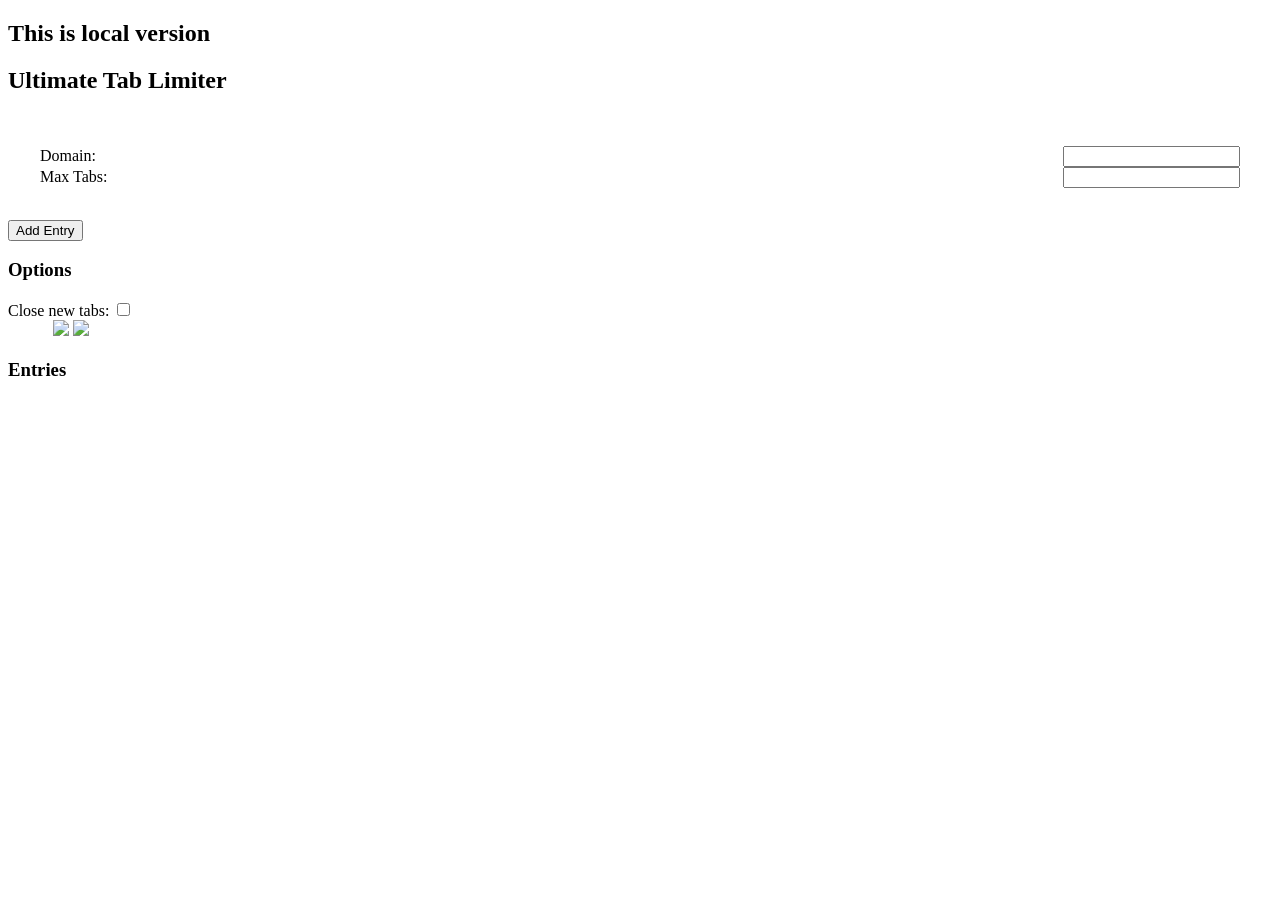
==== options.html @ 07acee90 "Trying some new thing" ====
<!DOCTYPE html>
<html lang="en">
  <head>
    <meta charset="UTF-8" />
    <title>Extension Options</title>
    <link
      href="https://fonts.googleapis.com/css2?family=Press+Start+2P"
      rel="stylesheet"
    />
    <link href="options.css" rel="stylesheet" />
  </head>
  <body>
    <h2>This is local version</h2>
    <h2>Ultimate Tab Limiter</h2>
    <div style="display: flex; flex-direction: column; padding: 2rem">
      <div
        style="
          display: flex;
          justify-content: space-between;
          align-items: center;
          text-align: center;
        "
      >
        <label>Domain:</label>
        <input type="text" id="domain" />
      </div>
      <div
        style="
          display: flex;
          justify-content: space-between;
          align-items: center;
          text-align: center;
        "
      >
        <label>Max Tabs:</label>
        <input type="number" id="number" />
      </div>
    </div>
    <button id="addEntryBtn">Add Entry</button>
    <h3>Options</h3>
    <div
      style="
        display: flex;
        flex-direction: row;
        justify-content: space-between;
        align-items: center;
        text-align: center;
      "
    >
      <label
        for="closeNewTabs"
        class="img-toggle"
        title="If the switch is toggled ON - closes new tabs; If the switch is toggled OFF, closes the oldest tab."
        >Close new tabs:
        <input type="checkbox" id="closeNewTabs" />
        <div class="switches-img">
          <img src="img/switch-off.png" />
          <img src="img/switch-on.png" />
        </div>
      </label>
    </div>

    <h3>Entries</h3>
    <ul id="entriesList"></ul>
    <script type="module" src="options.js"></script>
  </body>
</html>
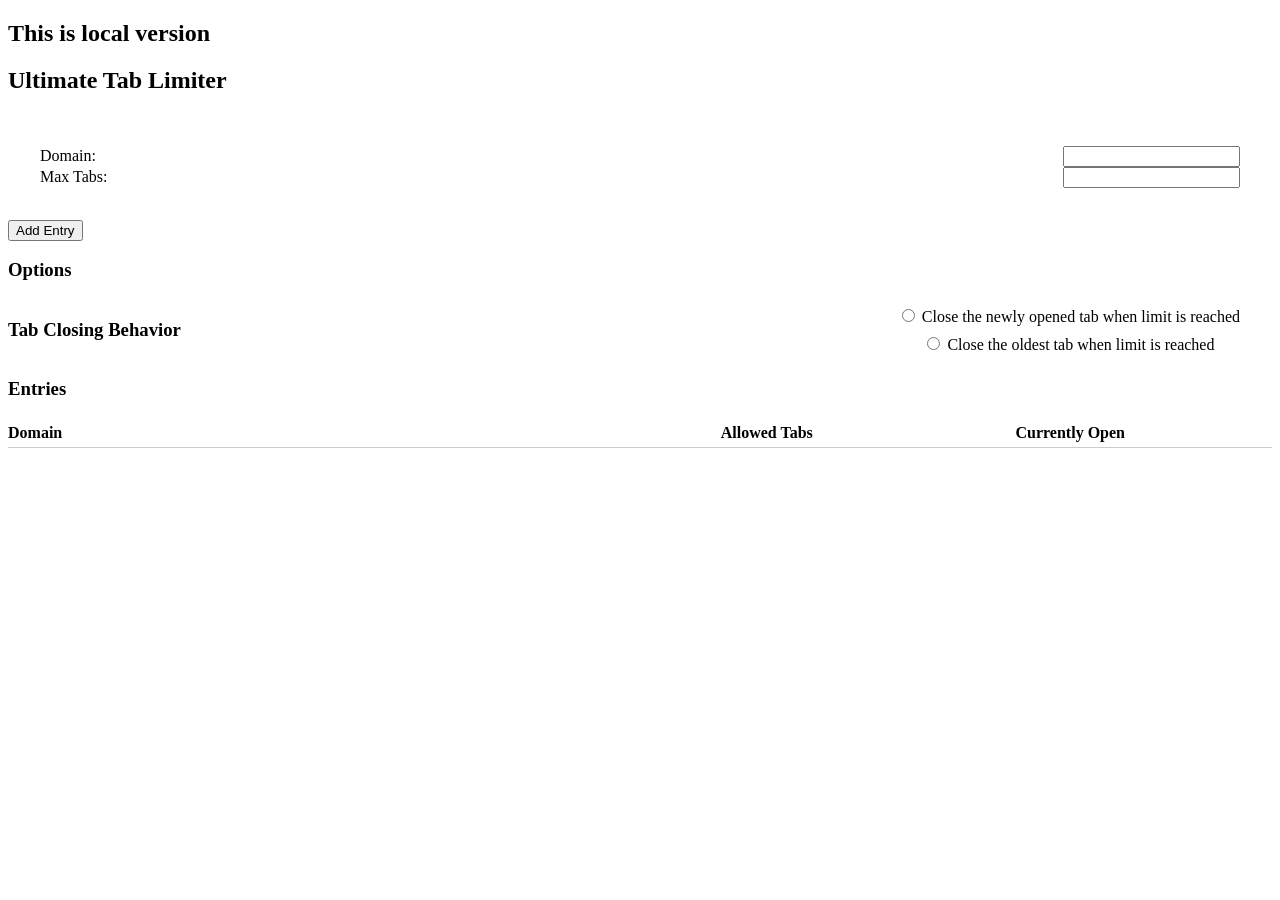
==== commit 0df85cc4: "Modal working" ====
--- a/options.html
+++ b/options.html
@@ -1,53 +1,79 @@
 <!DOCTYPE html>
 <html lang="en">
-  <head>
-    <meta charset="UTF-8" />
-    <title>Extension Options</title>
-    <link
-      href="https://fonts.googleapis.com/css2?family=Press+Start+2P"
-      rel="stylesheet"
-    />
-    <link href="options.css" rel="stylesheet" />
+
+<head>
+  <meta charset="UTF-8" />
+  <title>Extension Options</title>
+  <link
+    href="https://fonts.googleapis.com/css2?family=Press+Start+2P"
+    rel="stylesheet"
+  />
+  <link
+    href="options.css"
+    rel="stylesheet"
+  />
   </head>
-  <body>
-    <h2>This is local version</h2>
-    <h2>Ultimate Tab Limiter</h2>
-    <div style="display: flex; flex-direction: column; padding: 2rem">
-      <div
-        style="
+
+<body>
+  <h2>This is local version</h2>
+  <h2>Ultimate Tab Limiter</h2>
+  <div style="display: flex; flex-direction: column; padding: 2rem">
+    <div style="
           display: flex;
           justify-content: space-between;
           align-items: center;
           text-align: center;
-        "
-      >
-        <label>Domain:</label>
-        <input type="text" id="domain" />
+        ">
+      <label>Domain:</label>
+      <input
+        type="text"
+        id="domain"
+      />
       </div>
-      <div
-        style="
+    <div style="
           display: flex;
           justify-content: space-between;
           align-items: center;
           text-align: center;
-        "
-      >
-        <label>Max Tabs:</label>
-        <input type="number" id="number" />
+        ">
+      <label>Max Tabs:</label>
+      <input
+        type="number"
+        id="number"
+      />
       </div>
-    </div>
-    <button id="addEntryBtn">Add Entry</button>
-    <h3>Options</h3>
-    <div
-      style="
+      </div>
+      <button id="addEntryBtn">Add Entry</button>
+      <h3>Options</h3>
+  <div style="
         display: flex;
         flex-direction: row;
         justify-content: space-between;
         align-items: center;
         text-align: center;
-      "
-    >
-      <label
+      ">
+    <h3>Tab Closing Behavior</h3>
+    <div style="display: flex; flex-direction: column; gap: 0.5rem; padding: 0 2rem;">
+      <label>
+        <input
+          type="radio"
+          name="tabCloseOption"
+          value="new"
+          id="closeNewTabs"
+        />
+        Close the newly opened tab when limit is reached
+      </label>
+      <label>
+        <input
+          type="radio"
+          name="tabCloseOption"
+          value="old"
+          id="closeOldTabs"
+        />
+        Close the oldest tab when limit is reached
+      </label>
+    </div>
+    <!-- <label
         for="closeNewTabs"
         class="img-toggle"
         title="If the switch is toggled ON - closes new tabs; If the switch is toggled OFF, closes the oldest tab."
@@ -57,11 +83,27 @@
           <img src="img/switch-off.png" />
           <img src="img/switch-on.png" />
         </div>
-      </label>
-    </div>
+      </label> -->
+      </div>
 
-    <h3>Entries</h3>
-    <ul id="entriesList"></ul>
-    <script type="module" src="options.js"></script>
+  <h3>Entries</h3>
+  <!-- <ul id="entriesList"></ul> -->
+  
+  <ul
+    id="entriesList"
+    style="list-style: none; padding: 0; margin: 0;"
+  >
+    <li style="display: flex; font-weight: bold; padding: 5px 0; border-bottom: 1px solid #ccc;">
+      <span style="flex: 2;">Domain</span>
+      <span style="flex: 1; text-align: center;">Allowed Tabs</span>
+      <span style="flex: 1; text-align: center;">Currently Open</span>
+      <span style="flex: 0 0 50px;"></span> <!-- For remove button -->
+    </li>
+  </ul>
+  <script
+    type="module"
+    src="options.js"
+  ></script>
   </body>
-</html>
+
+</html>
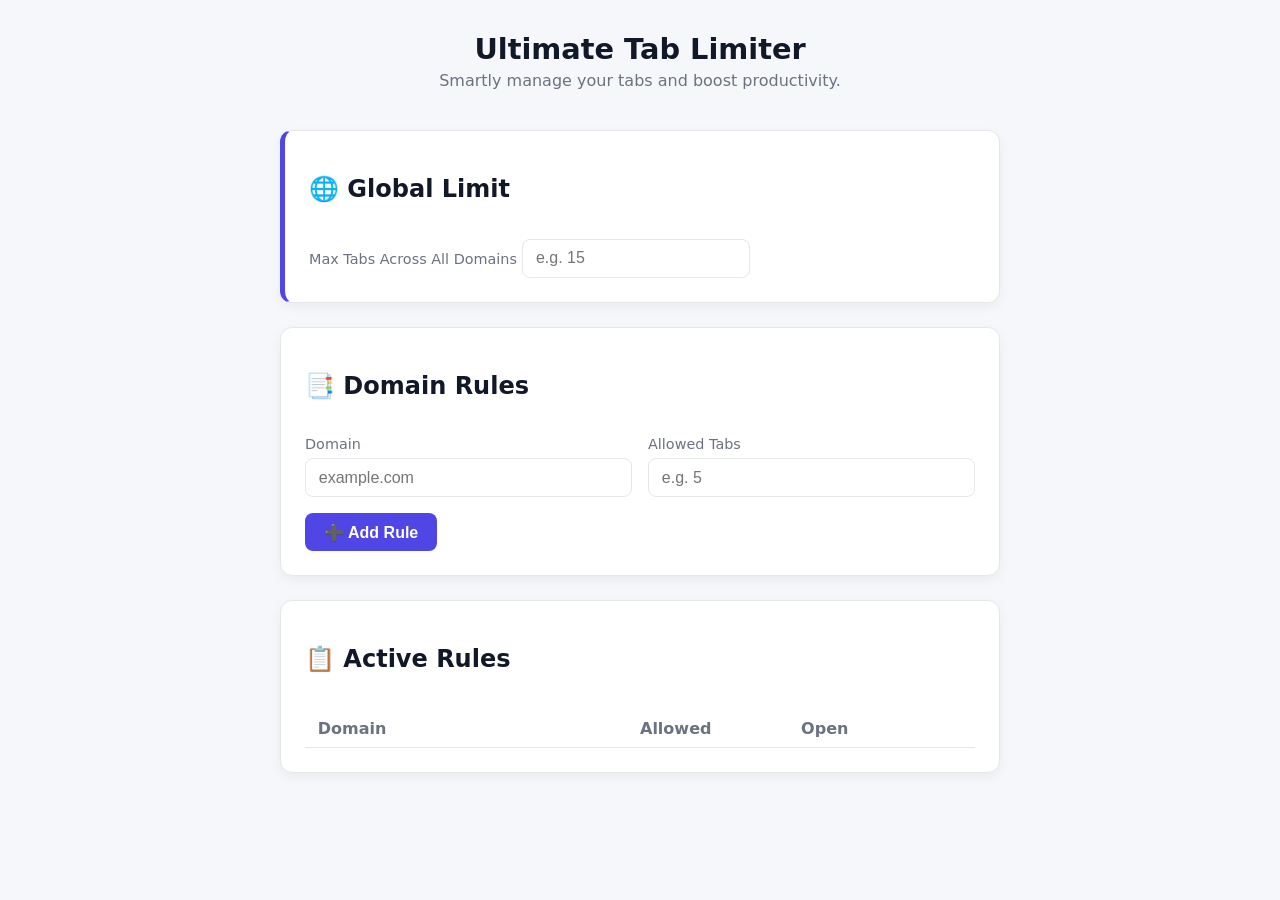
==== commit 6149dc58: "Made it according to V2 for firefox Html and CSS beautified Removed the option for old tab removal" ====
--- a/options.html
+++ b/options.html
@@ -3,107 +3,121 @@
 
 <head>
   <meta charset="UTF-8" />
-  <title>Extension Options</title>
-  <link
-    href="https://fonts.googleapis.com/css2?family=Press+Start+2P"
-    rel="stylesheet"
-  />
+  <meta
+    name="viewport"
+    content="width=device-width, initial-scale=1.0"
+  >
+  <title>Ultimate Tab Limiter</title>
   <link
     href="options.css"
     rel="stylesheet"
   />
-  </head>
+</head>
 
 <body>
-  <h2>This is local version</h2>
-  <h2>Ultimate Tab Limiter</h2>
-  <div style="display: flex; flex-direction: column; padding: 2rem">
-    <div style="
-          display: flex;
-          justify-content: space-between;
-          align-items: center;
-          text-align: center;
-        ">
-      <label>Domain:</label>
-      <input
-        type="text"
-        id="domain"
-      />
+  <div class="container">
+    <header>
+      <h1>Ultimate Tab Limiter</h1>
+      <p>Smartly manage your tabs and boost productivity.</p>
+    </header>
+  
+    <!-- Global Tab Limit -->
+    <section class="card highlight">
+      <h2>🌐 Global Limit</h2>
+      <div class="field-row">
+        <label for="globalLimit">Max Tabs Across All Domains</label>
+        <input
+          type="number"
+          id="globalLimit"
+          placeholder="e.g. 15"
+        />
       </div>
-    <div style="
-          display: flex;
-          justify-content: space-between;
-          align-items: center;
-          text-align: center;
-        ">
-      <label>Max Tabs:</label>
-      <input
-        type="number"
-        id="number"
-      />
+    </section>
+  
+    <!-- Domain-specific tab limits -->
+    <section class="card">
+      <h2>📑 Domain Rules</h2>
+      <div class="form-grid">
+        <div class="field">
+          <label for="domain">Domain</label>
+          <input
+            type="text"
+            id="domain"
+            placeholder="example.com"
+          />
+        </div>
+        <div class="field">
+          <label for="number">Allowed Tabs</label>
+          <input
+            type="number"
+            id="number"
+            placeholder="e.g. 5"
+          />
+        </div>
       </div>
+      <button
+        id="addEntryBtn"
+        class="primary"
+      >➕ Add Rule</button>
+      </section>
+      
+      <!-- Tab Closing Behavior -->
+      <!-- <section class="card">
+              <h2>⚙️ Closing Behavior</h2>
+              <div class="toggle-group">
+                <label class="toggle">
+                  <input
+                    type="radio"
+                    name="tabCloseOption"
+                    value="new"
+                    id="closeNewTabs"
+          >
+          <span class="slider"></span>
+          <span class="label-text">Close newly opened tabs when limit is reached</span>
+        </label>
+        <label class="toggle">
+          <input
+            type="radio"
+            name="tabCloseOption"
+            value="old"
+            id="closeOldTabs"
+          >
+          <span class="slider"></span>
+          <span class="label-text">Close oldest tabs when limit is reached</span>
+        </label>
       </div>
-      <button id="addEntryBtn">Add Entry</button>
-      <h3>Options</h3>
-  <div style="
-        display: flex;
-        flex-direction: row;
-        justify-content: space-between;
-        align-items: center;
-        text-align: center;
-      ">
-    <h3>Tab Closing Behavior</h3>
-    <div style="display: flex; flex-direction: column; gap: 0.5rem; padding: 0 2rem;">
-      <label>
-        <input
-          type="radio"
-          name="tabCloseOption"
-          value="new"
-          id="closeNewTabs"
-        />
-        Close the newly opened tab when limit is reached
-      </label>
-      <label>
-        <input
-          type="radio"
-          name="tabCloseOption"
-          value="old"
-          id="closeOldTabs"
-        />
-        Close the oldest tab when limit is reached
-      </label>
+    </section> -->
+
+    <!-- Entries List -->
+    <section class="card">
+      <h2>📋 Active Rules</h2>
+      <ul
+        id="entriesList"
+        class="entries"
+      >
+        <li class="header">
+          <span>Domain</span>
+          <span>Allowed</span>
+          <span>Open</span>
+          <span></span>
+        </li>
+        <!-- Example entry -->
+        <!--
+                                                <li>
+                                                  <span>youtube.com</span>
+                                                  <span>3</span>
+                                                  <span class="badge green">2</span>
+                                                  <button class="remove">✖</button>
+                                                </li>
+                                                -->
+      </ul>
+    </section>
     </div>
-    <!-- <label
-        for="closeNewTabs"
-        class="img-toggle"
-        title="If the switch is toggled ON - closes new tabs; If the switch is toggled OFF, closes the oldest tab."
-        >Close new tabs:
-        <input type="checkbox" id="closeNewTabs" />
-        <div class="switches-img">
-          <img src="img/switch-off.png" />
-          <img src="img/switch-on.png" />
-        </div>
-      </label> -->
-      </div>
-
-  <h3>Entries</h3>
-  <!-- <ul id="entriesList"></ul> -->
-  
-  <ul
-    id="entriesList"
-    style="list-style: none; padding: 0; margin: 0;"
-  >
-    <li style="display: flex; font-weight: bold; padding: 5px 0; border-bottom: 1px solid #ccc;">
-      <span style="flex: 2;">Domain</span>
-      <span style="flex: 1; text-align: center;">Allowed Tabs</span>
-      <span style="flex: 1; text-align: center;">Currently Open</span>
-      <span style="flex: 0 0 50px;"></span> <!-- For remove button -->
-    </li>
-  </ul>
-  <script
-    type="module"
-    src="options.js"
-  ></script>
-  </body>
+    <script src="options.js"></script>
+    <!-- <script
+              type="module"
+              src="options.js"
+    ></script> -->
+</body>
 
 </html>
--- a/options.css
+++ b/options.css
@@ -0,0 +1,190 @@
+:root {
+  --bg: #f5f7fb;
+  --card-bg: #ffffff;
+  --border: #e5e7eb;
+  --primary: #4f46e5;
+  --primary-hover: #4338ca;
+  --text: #111827;
+  --muted: #6b7280;
+  --radius: 12px;
+  --shadow: 0 4px 12px rgba(0,0,0,0.05);
+}
+
+body {
+  margin: 0;
+  font-family: system-ui, -apple-system, "Segoe UI", Roboto, sans-serif;
+  background: var(--bg);
+  color: var(--text);
+}
+
+.container {
+  max-width: 720px;
+  margin: auto;
+  padding: 2rem 1rem;
+  display: flex;
+  flex-direction: column;
+  gap: 1.5rem;
+}
+
+header {
+  text-align: center;
+  margin-bottom: 1rem;
+}
+header h1 {
+  margin: 0;
+  font-size: 1.8rem;
+  font-weight: 700;
+}
+header p {
+  margin: 0.3rem 0 0;
+  color: var(--muted);
+}
+
+/* Card style */
+.card {
+  background: var(--card-bg);
+  border: 1px solid var(--border);
+  border-radius: var(--radius);
+  padding: 1.5rem;
+  box-shadow: var(--shadow);
+  display: flex;
+  flex-direction: column;
+  gap: 1rem;
+}
+.card.highlight {
+  border-left: 5px solid var(--primary);
+}
+
+/* Form fields */
+.form-grid {
+  display: grid;
+  grid-template-columns: 1fr 1fr;
+  gap: 1rem;
+}
+.field {
+  display: flex;
+  flex-direction: column;
+  gap: 0.4rem;
+}
+label {
+  font-size: 0.9rem;
+  font-weight: 500;
+  color: var(--muted);
+}
+input {
+  padding: 0.6rem 0.8rem;
+  border: 1px solid var(--border);
+  border-radius: 8px;
+  font-size: 1rem;
+}
+input:focus {
+  outline: 2px solid var(--primary);
+  border-color: var(--primary);
+}
+
+/* Buttons */
+button.primary {
+  align-self: flex-start;
+  padding: 0.6rem 1.2rem;
+  background: var(--primary);
+  color: white;
+  font-size: 1rem;
+  font-weight: 600;
+  border: none;
+  border-radius: 8px;
+  cursor: pointer;
+  transition: background 0.2s, transform 0.1s;
+}
+button.primary:hover {
+  background: var(--primary-hover);
+  transform: translateY(-2px);
+}
+button.remove {
+  background-color: #ef4444; /* nice red */
+  color: #ffffff; /* white text */
+  border: none;
+  padding: 0.4rem 0.7rem;
+  border-radius: 6px;
+  font-size: 0.9rem;
+  font-weight: 600;
+  cursor: pointer;
+  transition: background 0.2s ease, transform 0.1s ease, box-shadow 0.2s ease;
+}
+
+button.remove:hover {
+  background-color: #dc2626; /* darker red on hover */
+  transform: translateY(-1px);
+  box-shadow: 0 2px 6px rgba(0,0,0,0.2);
+}
+
+button.remove:active {
+  transform: translateY(0);
+  box-shadow: none;
+}
+
+
+/* Toggle switches */
+.toggle {
+  display: flex;
+  align-items: center;
+  gap: 0.6rem;
+  cursor: pointer;
+}
+.toggle input {
+  display: none;
+}
+.slider {
+  width: 36px;
+  height: 20px;
+  background: #ddd;
+  border-radius: 20px;
+  position: relative;
+  transition: background 0.3s;
+}
+.slider::before {
+  content: "";
+  position: absolute;
+  width: 16px;
+  height: 16px;
+  top: 2px;
+  left: 2px;
+  background: white;
+  border-radius: 50%;
+  transition: transform 0.3s;
+}
+.toggle input:checked + .slider {
+  background: var(--primary);
+}
+.toggle input:checked + .slider::before {
+  transform: translateX(16px);
+}
+.label-text {
+  font-size: 0.95rem;
+}
+
+/* Entries list */
+.entries {
+  list-style: none;
+  padding: 0;
+  margin: 0;
+}
+.entries li {
+  display: grid;
+  grid-template-columns: 2fr 1fr 1fr auto;
+  align-items: center;
+  padding: 0.6rem 0.8rem;
+  border-bottom: 1px solid var(--border);
+}
+.entries li.header {
+  font-weight: 600;
+  color: var(--muted);
+}
+.badge {
+  display: inline-block;
+  padding: 0.2rem 0.5rem;
+  font-size: 0.85rem;
+  font-weight: 600;
+  border-radius: 999px;
+}
+.badge.green { background: #dcfce7; color: #15803d; }
+.badge.red { background: #fee2e2; color: #b91c1c; }
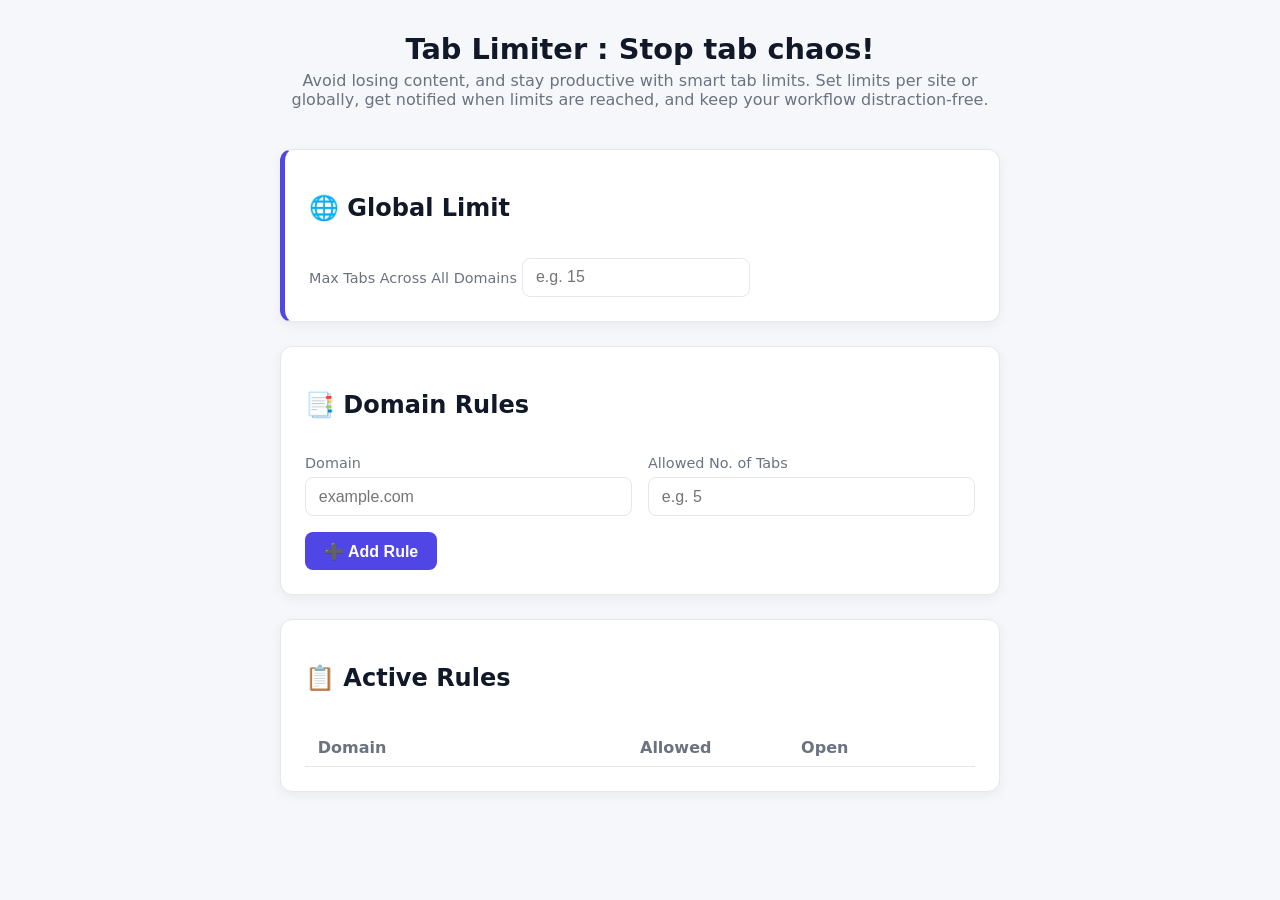
==== commit 108e9e78: "Global Limit implemented. Avoid losing tab if it's already open. You will only get notified" ====
--- a/options.html
+++ b/options.html
@@ -17,10 +17,24 @@
 <body>
   <div class="container">
     <header>
-      <h1>Ultimate Tab Limiter</h1>
-      <p>Smartly manage your tabs and boost productivity.</p>
+      <h1>Tab Limiter : Stop tab chaos!</h1>
+      <!-- <h4> Avoid losing content, and stay productive with smart tab
+                    limits.
+                  </h4> -->
+      <!-- <p>Smartly manage your tabs and boost productivity.</p> -->
+      <p>Avoid losing content, and stay productive with smart tab
+        limits.
+        <!-- Manage your browser tabs like a pro.  -->
+        Set limits per site or globally, get notified when limits are reached, and
+        keep
+        your workflow distraction-free.
+      
+      </p>
+      <!-- <p>
+                                                  Stop tab chaos! Control how many tabs you open, avoid losing content, and stay productive with smart tab limits.
+                                                </p> -->
     </header>
-  
+
     <!-- Global Tab Limit -->
     <section class="card highlight">
       <h2>🌐 Global Limit</h2>
@@ -33,7 +47,7 @@
         />
       </div>
     </section>
-  
+
     <!-- Domain-specific tab limits -->
     <section class="card">
       <h2>📑 Domain Rules</h2>
@@ -47,7 +61,7 @@
           />
         </div>
         <div class="field">
-          <label for="number">Allowed Tabs</label>
+          <label for="number">Allowed No. of Tabs</label>
           <input
             type="number"
             id="number"
@@ -59,10 +73,10 @@
         id="addEntryBtn"
         class="primary"
       >➕ Add Rule</button>
-      </section>
-      
-      <!-- Tab Closing Behavior -->
-      <!-- <section class="card">
+    </section>
+    
+    <!-- Tab Closing Behavior -->
+    <!-- <section class="card">
               <h2>⚙️ Closing Behavior</h2>
               <div class="toggle-group">
                 <label class="toggle">
@@ -112,9 +126,9 @@
                                                 -->
       </ul>
     </section>
-    </div>
-    <script src="options.js"></script>
-    <!-- <script
+  </div>
+  <script src="options.js"></script>
+  <!-- <script
               type="module"
               src="options.js"
     ></script> -->
